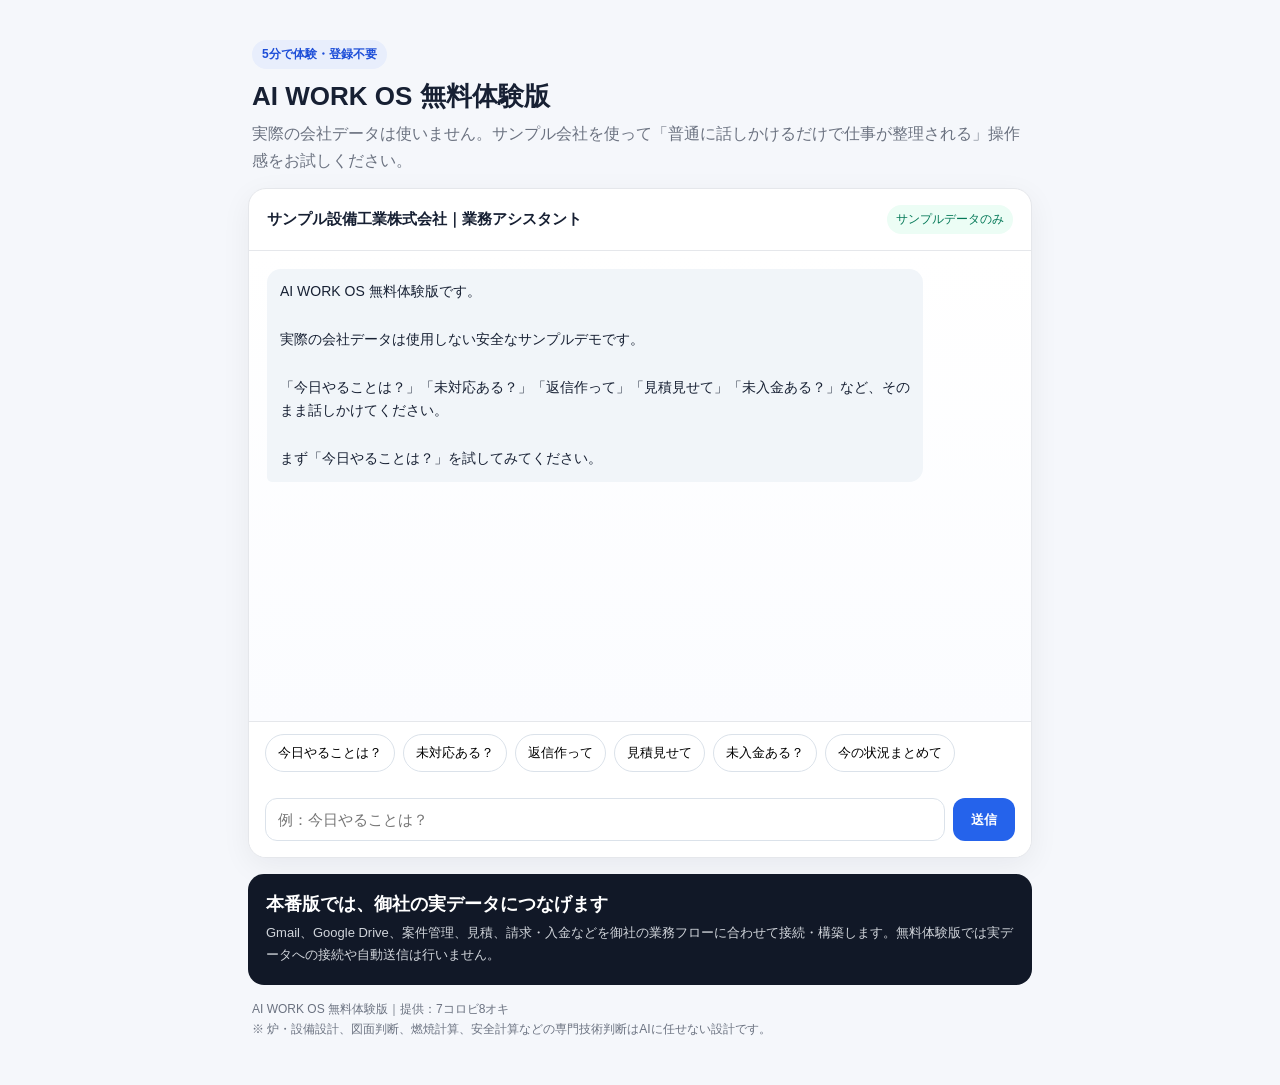
==== ai-work-demo/index.html @ f68fd5e7 "Add AI WORK OS free demo web app" ====
<!doctype html>
<html lang="ja">
<head>
<meta charset="utf-8" />
<meta name="viewport" content="width=device-width, initial-scale=1" />
<title>AI WORK OS 無料体験版</title>
<meta name="description" content="中小企業向けAI業務効率化システム AI WORK OS の5分無料体験版" />
<style>
:root{--bg:#f5f7fb;--card:#fff;--text:#172033;--muted:#6b7280;--line:#e5e7eb;--brand:#111827;--accent:#2563eb;--ok:#ecfdf5}*{box-sizing:border-box}body{margin:0;background:var(--bg);font-family:-apple-system,BlinkMacSystemFont,"Segoe UI","Noto Sans JP",sans-serif;color:var(--text)}.wrap{max-width:820px;margin:0 auto;padding:18px}.hero{padding:22px 4px 14px}.badge{display:inline-block;background:#e8eefc;color:#1d4ed8;border-radius:999px;padding:6px 10px;font-size:12px;font-weight:700}.hero h1{font-size:26px;margin:10px 0 6px}.hero p{color:var(--muted);line-height:1.7;margin:0}.card{background:var(--card);border:1px solid var(--line);border-radius:18px;box-shadow:0 8px 30px rgba(15,23,42,.06);overflow:hidden}.top{padding:16px 18px;border-bottom:1px solid var(--line);display:flex;justify-content:space-between;gap:12px;align-items:center}.top strong{font-size:15px}.status{font-size:12px;color:#047857;background:var(--ok);padding:6px 9px;border-radius:999px}.chat{height:470px;overflow:auto;padding:18px;background:linear-gradient(#fff,#fbfcff)}.msg{max-width:88%;margin:0 0 12px;padding:11px 13px;border-radius:14px;line-height:1.7;white-space:pre-wrap;font-size:14px}.bot{background:#f1f5f9;border-bottom-left-radius:5px}.user{background:#111827;color:#fff;margin-left:auto;border-bottom-right-radius:5px}.chips{display:flex;gap:8px;flex-wrap:wrap;padding:12px 16px;border-top:1px solid var(--line);background:#fff}.chips button{border:1px solid #dbe2ea;background:#fff;border-radius:999px;padding:9px 12px;font-size:13px;cursor:pointer}.chips button:hover{background:#f8fafc}.input{display:flex;gap:8px;padding:14px 16px 16px;background:#fff}.input input{flex:1;border:1px solid #dbe2ea;border-radius:12px;padding:12px;font-size:15px;outline:none}.input button{border:0;border-radius:12px;background:var(--accent);color:#fff;padding:0 18px;font-weight:700;cursor:pointer}.foot{font-size:12px;color:var(--muted);line-height:1.7;padding:14px 4px 28px}.cta{margin-top:16px;background:#111827;color:#fff;border-radius:16px;padding:18px}.cta h2{font-size:18px;margin:0 0 6px}.cta p{font-size:13px;color:#d1d5db;margin:0;line-height:1.7}@media(max-width:600px){.wrap{padding:12px}.hero h1{font-size:22px}.chat{height:430px}.msg{max-width:94%}.top{align-items:flex-start;flex-direction:column}.input button{padding:0 14px}}
</style>
</head>
<body>
<div class="wrap">
<section class="hero">
<span class="badge">5分で体験・登録不要</span>
<h1>AI WORK OS 無料体験版</h1>
<p>実際の会社データは使いません。サンプル会社を使って「普通に話しかけるだけで仕事が整理される」操作感をお試しください。</p>
</section>
<div class="card">
<div class="top"><strong>サンプル設備工業株式会社｜業務アシスタント</strong><span class="status">サンプルデータのみ</span></div>
<div id="chat" class="chat"></div>
<div class="chips">
<button data-q="今日やることは？">今日やることは？</button>
<button data-q="未対応ある？">未対応ある？</button>
<button data-q="返信作って">返信作って</button>
<button data-q="見積見せて">見積見せて</button>
<button data-q="未入金ある？">未入金ある？</button>
<button data-q="今の状況まとめて">今の状況まとめて</button>
</div>
<div class="input"><input id="q" placeholder="例：今日やることは？" autocomplete="off"/><button id="send">送信</button></div>
</div>
<div class="cta"><h2>本番版では、御社の実データにつなげます</h2><p>Gmail、Google Drive、案件管理、見積、請求・入金などを御社の業務フローに合わせて接続・構築します。無料体験版では実データへの接続や自動送信は行いません。</p></div>
<div class="foot">AI WORK OS 無料体験版｜提供：7コロビ8オキ<br>※ 炉・設備設計、図面判断、燃焼計算、安全計算などの専門技術判断はAIに任せない設計です。</div>
</div>
<script>
const chat=document.getElementById('chat'), q=document.getElementById('q');
function add(text,who='bot'){const d=document.createElement('div');d.className='msg '+who;d.textContent=text;chat.appendChild(d);chat.scrollTop=chat.scrollHeight}
const intro=`AI WORK OS 無料体験版です。\n\n実際の会社データは使用しない安全なサンプルデモです。\n\n「今日やることは？」「未対応ある？」「返信作って」「見積見せて」「未入金ある？」など、そのまま話しかけてください。\n\nまず「今日やることは？」を試してみてください。`;
add(intro);
function answer(s){const t=s.trim(); if(!t)return;
 if(/今日|やること|タスク/.test(t))return `今日の優先事項は3つです。\n\n1. 山田商事株式会社へ、空調設備更新の現地確認日程について返信\n2. CASE-DEMO-001の見積条件を確認\n3. 期限超過している110,000円の未入金を確認\n\n最優先は「山田商事株式会社への返信」です。返信案も作れます。`;
 if(/未対応|問い合わせ/.test(t)&&!/返信/.test(t))return `未対応は1件です。\n\n顧客：山田商事株式会社／山田様\n内容：店舗の空調設備更新について、現地確認と概算見積を相談したい\n希望：来週中に打ち合わせ\n\n次のアクション：現地確認候補日の確認と返信案作成。`;
 if(/返信/.test(t))return `返信案を作成しました。\n\n山田商事株式会社\n山田様\n\nお問い合わせありがとうございます。\n店舗の空調設備更新について、現地確認および概算見積のご相談を承りました。\n\n来週中のお打ち合わせをご希望とのことですので、社内で日程を確認のうえ改めて候補日をご連絡いたします。\n\nどうぞよろしくお願いいたします。\n\n※ 日程・価格など未確定事項は確約していません。送信前に担当者確認が必要です。`;
 if(/案件化/.test(t))return `案件として整理しました。\n\n案件ID：CASE-DEMO-001\n顧客：山田商事株式会社\n案件：店舗空調設備更新\n状態：見積条件確認中\n\n次のアクション\n・現地確認日程の調整\n・必要条件の確認\n・見積作成`;
 if(/見積/.test(t))return `見積下書きは1件です。\n\n見積ID：Q-DEMO-001\n商品：デモ設備部品\n数量：2\n単価：50,000円\n税抜：100,000円\n消費税：10,000円\n税込：110,000円\n状態：下書き\n\n登録済みの金額だけを表示しています。`;
 if(/未入金|入金|期限/.test(t))return `未入金は1件、合計110,000円です。\n\n請求ID：INV-DEMO-001\n金額：110,000円\n支払期限：2026年8月31日\n状態：未入金・期限超過\n\n優先対応：入金状況の確認。`;
 if(/状況|まとめ|全体/.test(t))return `現在の状況です。\n\n未対応問い合わせ：1件\n見積下書き：1件（110,000円）\n未入金：1件（110,000円）\n期限超過：1件\n受注案件：0件\n\n最優先：山田商事株式会社への返信 → 見積条件確認 → 未入金確認。`;
 return `この無料体験版では、次の操作を試せます。\n\n・今日やることは？\n・未対応ある？\n・返信作って\n・この問い合わせを案件化して\n・見積見せて\n・未入金ある？\n・今の状況まとめて\n\n本番版では御社のGmail・Drive・案件・見積・請求データ等と接続して同じ操作を行います。`;
}
function send(v){const s=(v??q.value).trim();if(!s)return;add(s,'user');q.value='';setTimeout(()=>add(answer(s)),180)}
document.getElementById('send').onclick=()=>send();q.addEventListener('keydown',e=>{if(e.key==='Enter')send()});document.querySelectorAll('[data-q]').forEach(b=>b.onclick=()=>send(b.dataset.q));
</script>
</body>
</html>
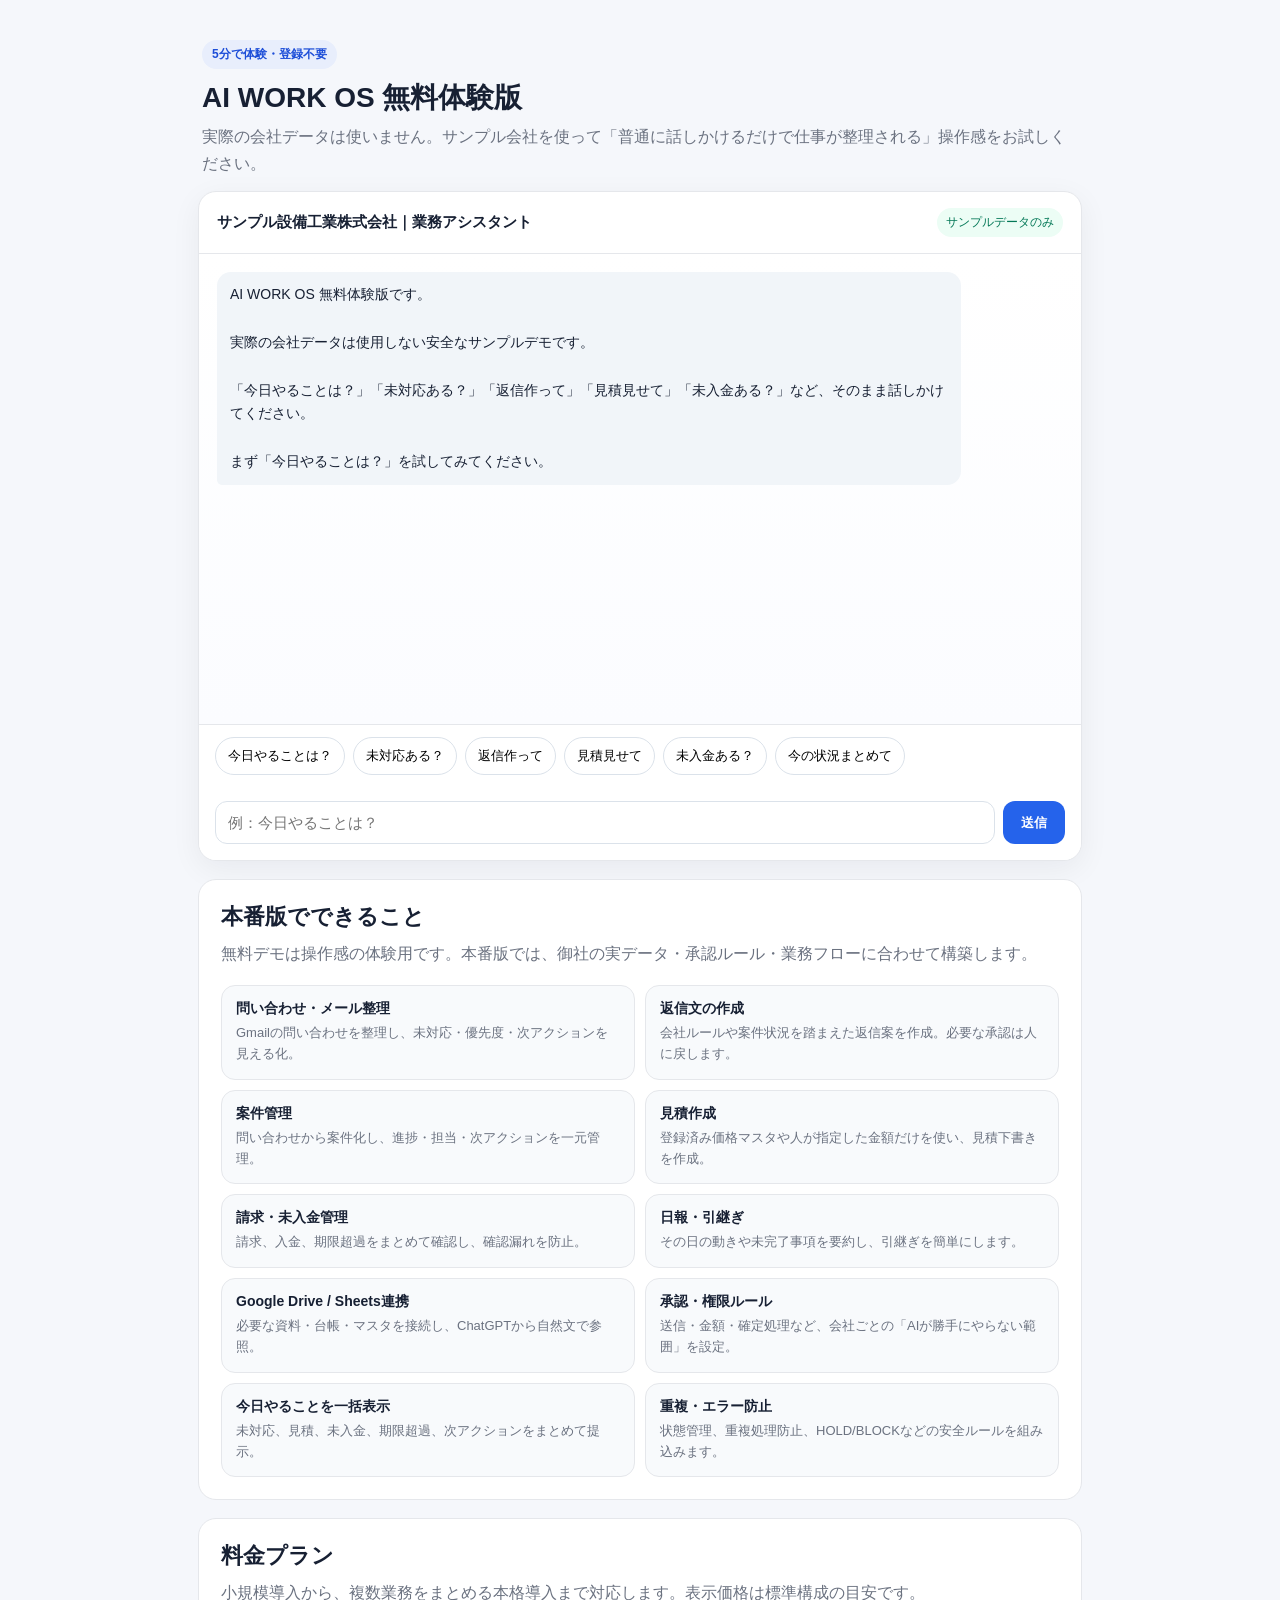
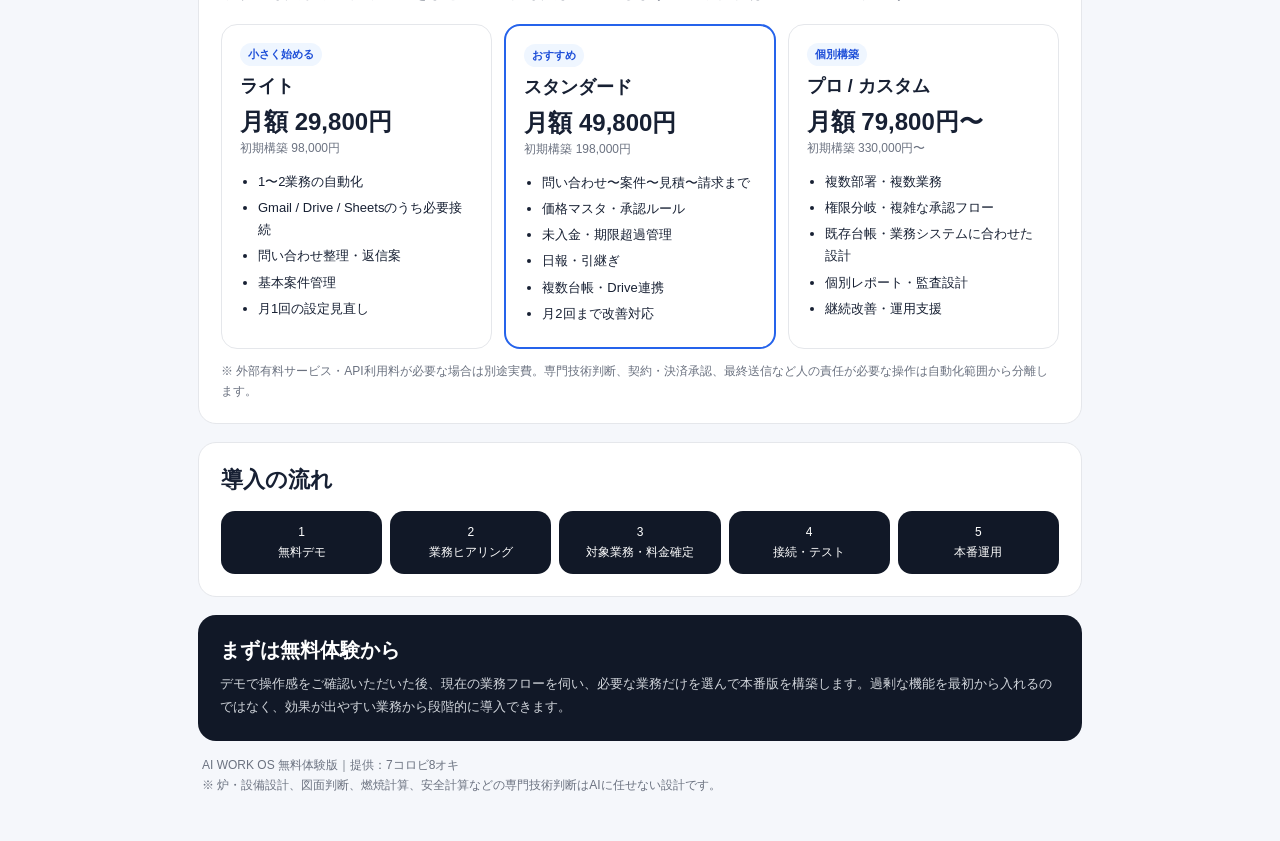
==== commit 1b98cb85: "Add AI WORK production features and pricing to demo page" ====
--- a/ai-work-demo/index.html
+++ b/ai-work-demo/index.html
@@ -6,7 +6,7 @@
 <title>AI WORK OS 無料体験版</title>
 <meta name="description" content="中小企業向けAI業務効率化システム AI WORK OS の5分無料体験版" />
 <style>
-:root{--bg:#f5f7fb;--card:#fff;--text:#172033;--muted:#6b7280;--line:#e5e7eb;--brand:#111827;--accent:#2563eb;--ok:#ecfdf5}*{box-sizing:border-box}body{margin:0;background:var(--bg);font-family:-apple-system,BlinkMacSystemFont,"Segoe UI","Noto Sans JP",sans-serif;color:var(--text)}.wrap{max-width:820px;margin:0 auto;padding:18px}.hero{padding:22px 4px 14px}.badge{display:inline-block;background:#e8eefc;color:#1d4ed8;border-radius:999px;padding:6px 10px;font-size:12px;font-weight:700}.hero h1{font-size:26px;margin:10px 0 6px}.hero p{color:var(--muted);line-height:1.7;margin:0}.card{background:var(--card);border:1px solid var(--line);border-radius:18px;box-shadow:0 8px 30px rgba(15,23,42,.06);overflow:hidden}.top{padding:16px 18px;border-bottom:1px solid var(--line);display:flex;justify-content:space-between;gap:12px;align-items:center}.top strong{font-size:15px}.status{font-size:12px;color:#047857;background:var(--ok);padding:6px 9px;border-radius:999px}.chat{height:470px;overflow:auto;padding:18px;background:linear-gradient(#fff,#fbfcff)}.msg{max-width:88%;margin:0 0 12px;padding:11px 13px;border-radius:14px;line-height:1.7;white-space:pre-wrap;font-size:14px}.bot{background:#f1f5f9;border-bottom-left-radius:5px}.user{background:#111827;color:#fff;margin-left:auto;border-bottom-right-radius:5px}.chips{display:flex;gap:8px;flex-wrap:wrap;padding:12px 16px;border-top:1px solid var(--line);background:#fff}.chips button{border:1px solid #dbe2ea;background:#fff;border-radius:999px;padding:9px 12px;font-size:13px;cursor:pointer}.chips button:hover{background:#f8fafc}.input{display:flex;gap:8px;padding:14px 16px 16px;background:#fff}.input input{flex:1;border:1px solid #dbe2ea;border-radius:12px;padding:12px;font-size:15px;outline:none}.input button{border:0;border-radius:12px;background:var(--accent);color:#fff;padding:0 18px;font-weight:700;cursor:pointer}.foot{font-size:12px;color:var(--muted);line-height:1.7;padding:14px 4px 28px}.cta{margin-top:16px;background:#111827;color:#fff;border-radius:16px;padding:18px}.cta h2{font-size:18px;margin:0 0 6px}.cta p{font-size:13px;color:#d1d5db;margin:0;line-height:1.7}@media(max-width:600px){.wrap{padding:12px}.hero h1{font-size:22px}.chat{height:430px}.msg{max-width:94%}.top{align-items:flex-start;flex-direction:column}.input button{padding:0 14px}}
+:root{--bg:#f5f7fb;--card:#fff;--text:#172033;--muted:#6b7280;--line:#e5e7eb;--brand:#111827;--accent:#2563eb;--ok:#ecfdf5;--soft:#f8fafc}*{box-sizing:border-box}body{margin:0;background:var(--bg);font-family:-apple-system,BlinkMacSystemFont,"Segoe UI","Noto Sans JP",sans-serif;color:var(--text)}.wrap{max-width:920px;margin:0 auto;padding:18px}.hero{padding:22px 4px 14px}.badge{display:inline-block;background:#e8eefc;color:#1d4ed8;border-radius:999px;padding:6px 10px;font-size:12px;font-weight:700}.hero h1{font-size:28px;margin:10px 0 6px}.hero p{color:var(--muted);line-height:1.7;margin:0}.card{background:var(--card);border:1px solid var(--line);border-radius:18px;box-shadow:0 8px 30px rgba(15,23,42,.06);overflow:hidden}.top{padding:16px 18px;border-bottom:1px solid var(--line);display:flex;justify-content:space-between;gap:12px;align-items:center}.top strong{font-size:15px}.status{font-size:12px;color:#047857;background:var(--ok);padding:6px 9px;border-radius:999px}.chat{height:470px;overflow:auto;padding:18px;background:linear-gradient(#fff,#fbfcff)}.msg{max-width:88%;margin:0 0 12px;padding:11px 13px;border-radius:14px;line-height:1.7;white-space:pre-wrap;font-size:14px}.bot{background:#f1f5f9;border-bottom-left-radius:5px}.user{background:#111827;color:#fff;margin-left:auto;border-bottom-right-radius:5px}.chips{display:flex;gap:8px;flex-wrap:wrap;padding:12px 16px;border-top:1px solid var(--line);background:#fff}.chips button{border:1px solid #dbe2ea;background:#fff;border-radius:999px;padding:9px 12px;font-size:13px;cursor:pointer}.input{display:flex;gap:8px;padding:14px 16px 16px;background:#fff}.input input{flex:1;border:1px solid #dbe2ea;border-radius:12px;padding:12px;font-size:15px;outline:none}.input button{border:0;border-radius:12px;background:var(--accent);color:#fff;padding:0 18px;font-weight:700;cursor:pointer}.section{margin-top:18px;background:#fff;border:1px solid var(--line);border-radius:18px;padding:22px}.section h2{margin:0 0 8px;font-size:22px}.section>p{margin:0;color:var(--muted);line-height:1.8}.feature-grid{display:grid;grid-template-columns:repeat(2,minmax(0,1fr));gap:10px;margin-top:16px}.feature{background:var(--soft);border:1px solid var(--line);border-radius:14px;padding:14px}.feature strong{display:block;margin-bottom:5px;font-size:14px}.feature span{font-size:13px;color:var(--muted);line-height:1.6}.plans{display:grid;grid-template-columns:repeat(3,minmax(0,1fr));gap:12px;margin-top:16px}.plan{border:1px solid var(--line);border-radius:16px;padding:18px;background:#fff}.plan.reco{border:2px solid #2563eb}.plan .tag{display:inline-block;font-size:11px;font-weight:700;background:#eff6ff;color:#1d4ed8;border-radius:999px;padding:4px 8px;margin-bottom:8px}.plan h3{margin:0 0 4px;font-size:18px}.price{font-size:24px;font-weight:800;margin:8px 0 2px}.setup{font-size:12px;color:var(--muted)}.plan ul{padding-left:18px;margin:14px 0 0}.plan li{font-size:13px;line-height:1.7;margin:4px 0}.note{margin-top:12px;font-size:12px;color:var(--muted);line-height:1.7}.flow{display:grid;grid-template-columns:repeat(5,1fr);gap:8px;margin-top:16px}.step{background:#111827;color:#fff;border-radius:14px;padding:12px;font-size:12px;line-height:1.6;text-align:center}.cta{margin-top:18px;background:#111827;color:#fff;border-radius:18px;padding:22px}.cta h2{font-size:20px;margin:0 0 8px}.cta p{font-size:13px;color:#d1d5db;margin:0;line-height:1.8}.foot{font-size:12px;color:var(--muted);line-height:1.7;padding:14px 4px 28px}@media(max-width:760px){.wrap{padding:12px}.hero h1{font-size:22px}.chat{height:430px}.msg{max-width:94%}.top{align-items:flex-start;flex-direction:column}.input button{padding:0 14px}.feature-grid,.plans{grid-template-columns:1fr}.flow{grid-template-columns:1fr}.section{padding:18px}}
 </style>
 </head>
 <body>
@@ -29,7 +29,37 @@
 </div>
 <div class="input"><input id="q" placeholder="例：今日やることは？" autocomplete="off"/><button id="send">送信</button></div>
 </div>
-<div class="cta"><h2>本番版では、御社の実データにつなげます</h2><p>Gmail、Google Drive、案件管理、見積、請求・入金などを御社の業務フローに合わせて接続・構築します。無料体験版では実データへの接続や自動送信は行いません。</p></div>
+<section class="section">
+<h2>本番版でできること</h2>
+<p>無料デモは操作感の体験用です。本番版では、御社の実データ・承認ルール・業務フローに合わせて構築します。</p>
+<div class="feature-grid">
+<div class="feature"><strong>問い合わせ・メール整理</strong><span>Gmailの問い合わせを整理し、未対応・優先度・次アクションを見える化。</span></div>
+<div class="feature"><strong>返信文の作成</strong><span>会社ルールや案件状況を踏まえた返信案を作成。必要な承認は人に戻します。</span></div>
+<div class="feature"><strong>案件管理</strong><span>問い合わせから案件化し、進捗・担当・次アクションを一元管理。</span></div>
+<div class="feature"><strong>見積作成</strong><span>登録済み価格マスタや人が指定した金額だけを使い、見積下書きを作成。</span></div>
+<div class="feature"><strong>請求・未入金管理</strong><span>請求、入金、期限超過をまとめて確認し、確認漏れを防止。</span></div>
+<div class="feature"><strong>日報・引継ぎ</strong><span>その日の動きや未完了事項を要約し、引継ぎを簡単にします。</span></div>
+<div class="feature"><strong>Google Drive / Sheets連携</strong><span>必要な資料・台帳・マスタを接続し、ChatGPTから自然文で参照。</span></div>
+<div class="feature"><strong>承認・権限ルール</strong><span>送信・金額・確定処理など、会社ごとの「AIが勝手にやらない範囲」を設定。</span></div>
+<div class="feature"><strong>今日やることを一括表示</strong><span>未対応、見積、未入金、期限超過、次アクションをまとめて提示。</span></div>
+<div class="feature"><strong>重複・エラー防止</strong><span>状態管理、重複処理防止、HOLD/BLOCKなどの安全ルールを組み込みます。</span></div>
+</div>
+</section>
+<section class="section">
+<h2>料金プラン</h2>
+<p>小規模導入から、複数業務をまとめる本格導入まで対応します。表示価格は標準構成の目安です。</p>
+<div class="plans">
+<div class="plan"><span class="tag">小さく始める</span><h3>ライト</h3><div class="price">月額 29,800円</div><div class="setup">初期構築 98,000円</div><ul><li>1〜2業務の自動化</li><li>Gmail / Drive / Sheetsのうち必要接続</li><li>問い合わせ整理・返信案</li><li>基本案件管理</li><li>月1回の設定見直し</li></ul></div>
+<div class="plan reco"><span class="tag">おすすめ</span><h3>スタンダード</h3><div class="price">月額 49,800円</div><div class="setup">初期構築 198,000円</div><ul><li>問い合わせ〜案件〜見積〜請求まで</li><li>価格マスタ・承認ルール</li><li>未入金・期限超過管理</li><li>日報・引継ぎ</li><li>複数台帳・Drive連携</li><li>月2回まで改善対応</li></ul></div>
+<div class="plan"><span class="tag">個別構築</span><h3>プロ / カスタム</h3><div class="price">月額 79,800円〜</div><div class="setup">初期構築 330,000円〜</div><ul><li>複数部署・複数業務</li><li>権限分岐・複雑な承認フロー</li><li>既存台帳・業務システムに合わせた設計</li><li>個別レポート・監査設計</li><li>継続改善・運用支援</li></ul></div>
+</div>
+<div class="note">※ 外部有料サービス・API利用料が必要な場合は別途実費。専門技術判断、契約・決済承認、最終送信など人の責任が必要な操作は自動化範囲から分離します。</div>
+</section>
+<section class="section">
+<h2>導入の流れ</h2>
+<div class="flow"><div class="step">1<br>無料デモ</div><div class="step">2<br>業務ヒアリング</div><div class="step">3<br>対象業務・料金確定</div><div class="step">4<br>接続・テスト</div><div class="step">5<br>本番運用</div></div>
+</section>
+<div class="cta"><h2>まずは無料体験から</h2><p>デモで操作感をご確認いただいた後、現在の業務フローを伺い、必要な業務だけを選んで本番版を構築します。過剰な機能を最初から入れるのではなく、効果が出やすい業務から段階的に導入できます。</p></div>
 <div class="foot">AI WORK OS 無料体験版｜提供：7コロビ8オキ<br>※ 炉・設備設計、図面判断、燃焼計算、安全計算などの専門技術判断はAIに任せない設計です。</div>
 </div>
 <script>
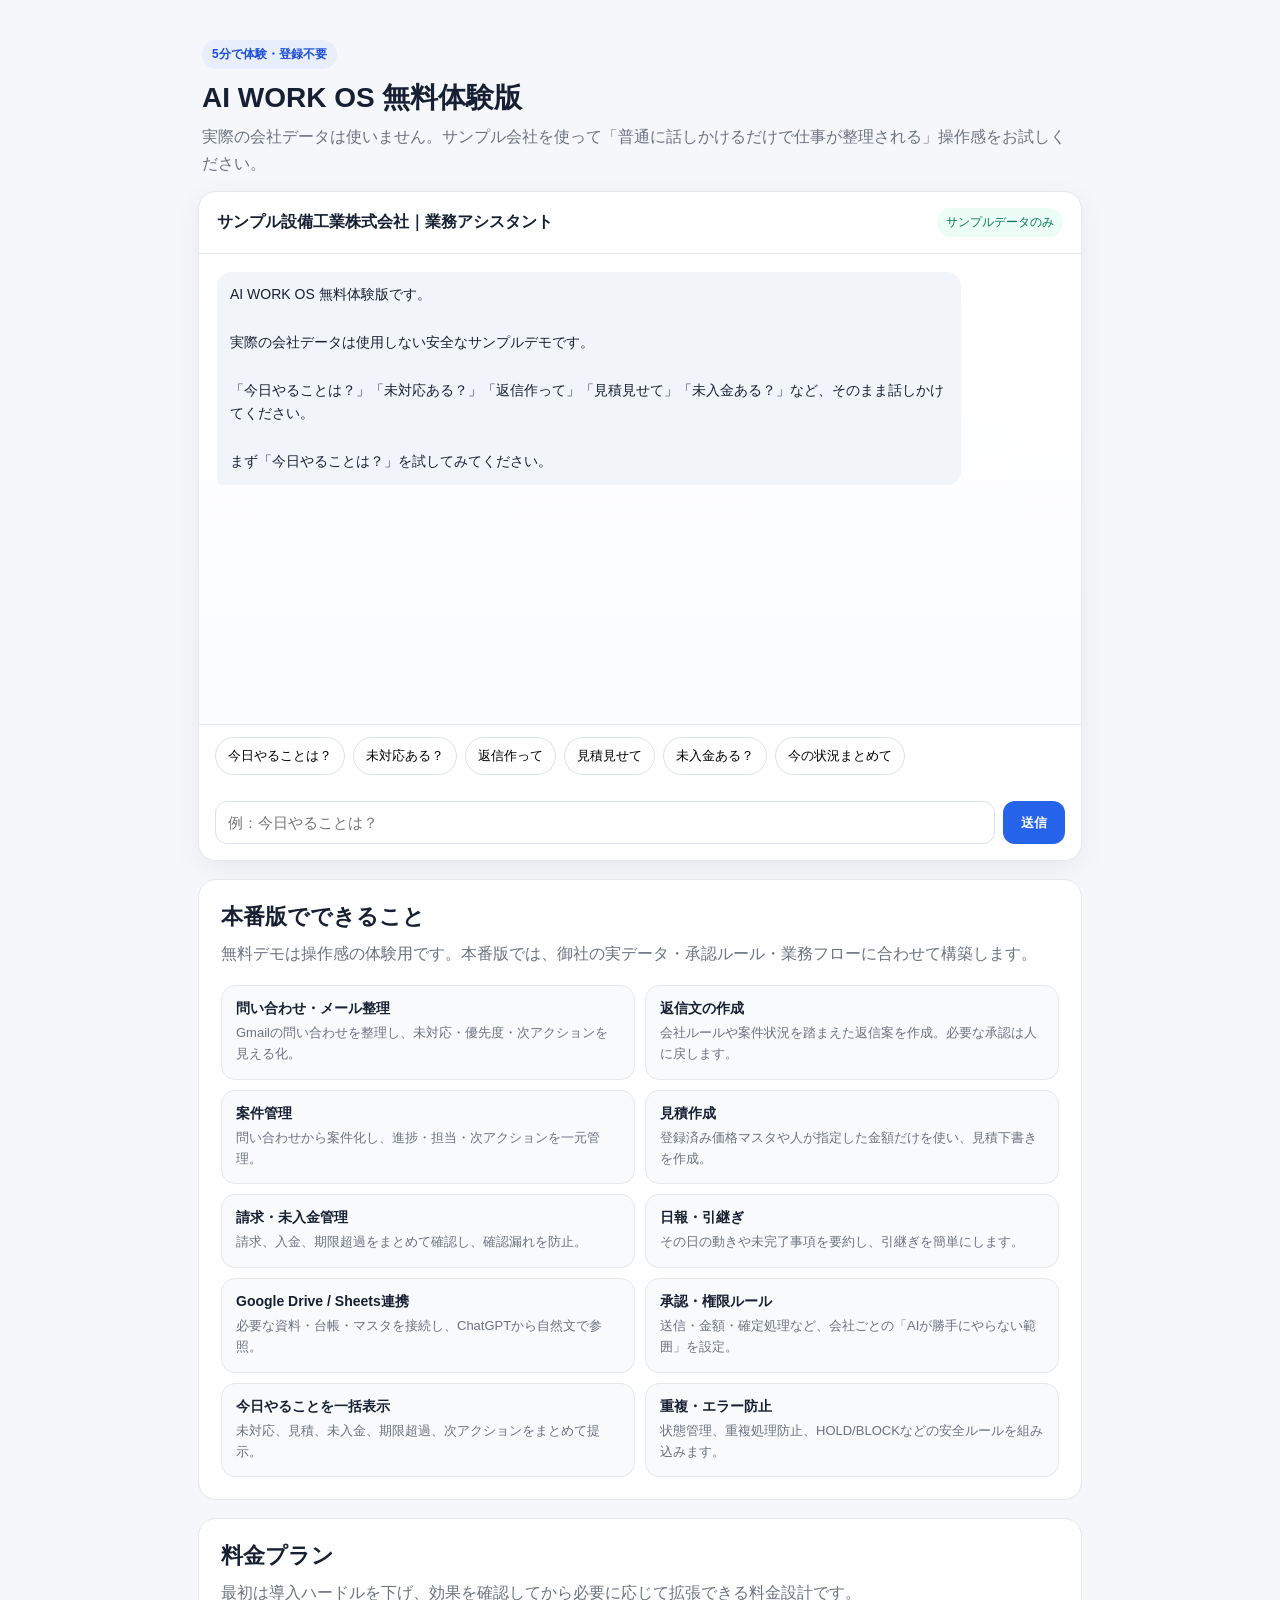
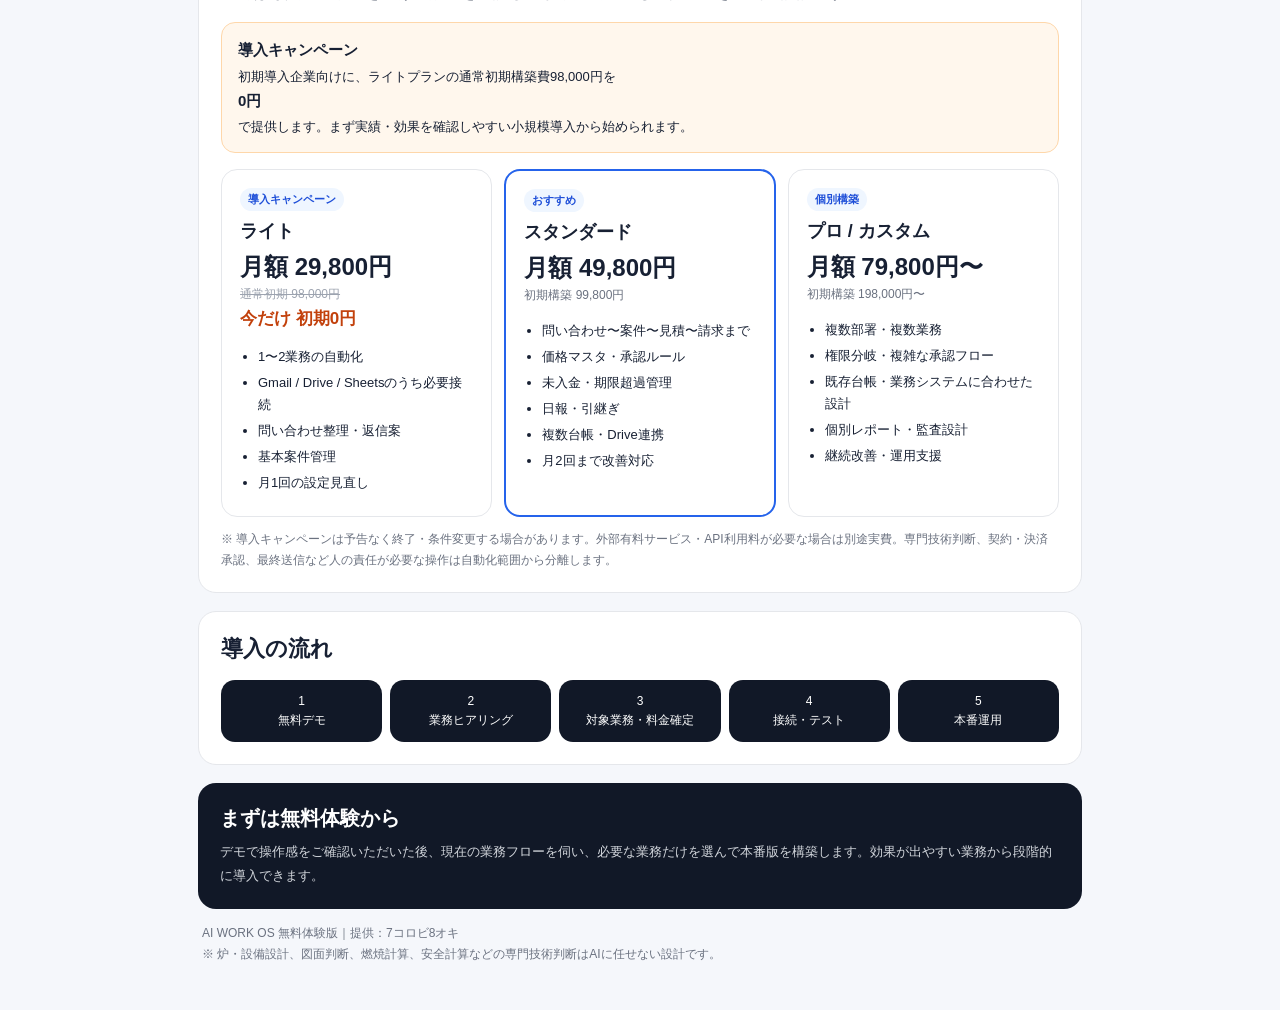
==== commit 5e370a39: "Lower AI WORK initial fees and add launch campaign pricing" ====
--- a/ai-work-demo/index.html
+++ b/ai-work-demo/index.html
@@ -6,79 +6,19 @@
 <title>AI WORK OS 無料体験版</title>
 <meta name="description" content="中小企業向けAI業務効率化システム AI WORK OS の5分無料体験版" />
 <style>
-:root{--bg:#f5f7fb;--card:#fff;--text:#172033;--muted:#6b7280;--line:#e5e7eb;--brand:#111827;--accent:#2563eb;--ok:#ecfdf5;--soft:#f8fafc}*{box-sizing:border-box}body{margin:0;background:var(--bg);font-family:-apple-system,BlinkMacSystemFont,"Segoe UI","Noto Sans JP",sans-serif;color:var(--text)}.wrap{max-width:920px;margin:0 auto;padding:18px}.hero{padding:22px 4px 14px}.badge{display:inline-block;background:#e8eefc;color:#1d4ed8;border-radius:999px;padding:6px 10px;font-size:12px;font-weight:700}.hero h1{font-size:28px;margin:10px 0 6px}.hero p{color:var(--muted);line-height:1.7;margin:0}.card{background:var(--card);border:1px solid var(--line);border-radius:18px;box-shadow:0 8px 30px rgba(15,23,42,.06);overflow:hidden}.top{padding:16px 18px;border-bottom:1px solid var(--line);display:flex;justify-content:space-between;gap:12px;align-items:center}.top strong{font-size:15px}.status{font-size:12px;color:#047857;background:var(--ok);padding:6px 9px;border-radius:999px}.chat{height:470px;overflow:auto;padding:18px;background:linear-gradient(#fff,#fbfcff)}.msg{max-width:88%;margin:0 0 12px;padding:11px 13px;border-radius:14px;line-height:1.7;white-space:pre-wrap;font-size:14px}.bot{background:#f1f5f9;border-bottom-left-radius:5px}.user{background:#111827;color:#fff;margin-left:auto;border-bottom-right-radius:5px}.chips{display:flex;gap:8px;flex-wrap:wrap;padding:12px 16px;border-top:1px solid var(--line);background:#fff}.chips button{border:1px solid #dbe2ea;background:#fff;border-radius:999px;padding:9px 12px;font-size:13px;cursor:pointer}.input{display:flex;gap:8px;padding:14px 16px 16px;background:#fff}.input input{flex:1;border:1px solid #dbe2ea;border-radius:12px;padding:12px;font-size:15px;outline:none}.input button{border:0;border-radius:12px;background:var(--accent);color:#fff;padding:0 18px;font-weight:700;cursor:pointer}.section{margin-top:18px;background:#fff;border:1px solid var(--line);border-radius:18px;padding:22px}.section h2{margin:0 0 8px;font-size:22px}.section>p{margin:0;color:var(--muted);line-height:1.8}.feature-grid{display:grid;grid-template-columns:repeat(2,minmax(0,1fr));gap:10px;margin-top:16px}.feature{background:var(--soft);border:1px solid var(--line);border-radius:14px;padding:14px}.feature strong{display:block;margin-bottom:5px;font-size:14px}.feature span{font-size:13px;color:var(--muted);line-height:1.6}.plans{display:grid;grid-template-columns:repeat(3,minmax(0,1fr));gap:12px;margin-top:16px}.plan{border:1px solid var(--line);border-radius:16px;padding:18px;background:#fff}.plan.reco{border:2px solid #2563eb}.plan .tag{display:inline-block;font-size:11px;font-weight:700;background:#eff6ff;color:#1d4ed8;border-radius:999px;padding:4px 8px;margin-bottom:8px}.plan h3{margin:0 0 4px;font-size:18px}.price{font-size:24px;font-weight:800;margin:8px 0 2px}.setup{font-size:12px;color:var(--muted)}.plan ul{padding-left:18px;margin:14px 0 0}.plan li{font-size:13px;line-height:1.7;margin:4px 0}.note{margin-top:12px;font-size:12px;color:var(--muted);line-height:1.7}.flow{display:grid;grid-template-columns:repeat(5,1fr);gap:8px;margin-top:16px}.step{background:#111827;color:#fff;border-radius:14px;padding:12px;font-size:12px;line-height:1.6;text-align:center}.cta{margin-top:18px;background:#111827;color:#fff;border-radius:18px;padding:22px}.cta h2{font-size:20px;margin:0 0 8px}.cta p{font-size:13px;color:#d1d5db;margin:0;line-height:1.8}.foot{font-size:12px;color:var(--muted);line-height:1.7;padding:14px 4px 28px}@media(max-width:760px){.wrap{padding:12px}.hero h1{font-size:22px}.chat{height:430px}.msg{max-width:94%}.top{align-items:flex-start;flex-direction:column}.input button{padding:0 14px}.feature-grid,.plans{grid-template-columns:1fr}.flow{grid-template-columns:1fr}.section{padding:18px}}
+:root{--bg:#f5f7fb;--card:#fff;--text:#172033;--muted:#6b7280;--line:#e5e7eb;--accent:#2563eb;--ok:#ecfdf5;--soft:#f8fafc;--warn:#fff7ed;--warnline:#fed7aa}*{box-sizing:border-box}body{margin:0;background:var(--bg);font-family:-apple-system,BlinkMacSystemFont,"Segoe UI","Noto Sans JP",sans-serif;color:var(--text)}.wrap{max-width:920px;margin:0 auto;padding:18px}.hero{padding:22px 4px 14px}.badge{display:inline-block;background:#e8eefc;color:#1d4ed8;border-radius:999px;padding:6px 10px;font-size:12px;font-weight:700}.hero h1{font-size:28px;margin:10px 0 6px}.hero p{color:var(--muted);line-height:1.7;margin:0}.card{background:var(--card);border:1px solid var(--line);border-radius:18px;box-shadow:0 8px 30px rgba(15,23,42,.06);overflow:hidden}.top{padding:16px 18px;border-bottom:1px solid var(--line);display:flex;justify-content:space-between;gap:12px;align-items:center}.status{font-size:12px;color:#047857;background:var(--ok);padding:6px 9px;border-radius:999px}.chat{height:470px;overflow:auto;padding:18px;background:linear-gradient(#fff,#fbfcff)}.msg{max-width:88%;margin:0 0 12px;padding:11px 13px;border-radius:14px;line-height:1.7;white-space:pre-wrap;font-size:14px}.bot{background:#f1f5f9;border-bottom-left-radius:5px}.user{background:#111827;color:#fff;margin-left:auto;border-bottom-right-radius:5px}.chips{display:flex;gap:8px;flex-wrap:wrap;padding:12px 16px;border-top:1px solid var(--line);background:#fff}.chips button{border:1px solid #dbe2ea;background:#fff;border-radius:999px;padding:9px 12px;font-size:13px}.input{display:flex;gap:8px;padding:14px 16px 16px;background:#fff}.input input{flex:1;border:1px solid #dbe2ea;border-radius:12px;padding:12px;font-size:15px}.input button{border:0;border-radius:12px;background:var(--accent);color:#fff;padding:0 18px;font-weight:700}.section{margin-top:18px;background:#fff;border:1px solid var(--line);border-radius:18px;padding:22px}.section h2{margin:0 0 8px;font-size:22px}.section>p{margin:0;color:var(--muted);line-height:1.8}.feature-grid{display:grid;grid-template-columns:repeat(2,minmax(0,1fr));gap:10px;margin-top:16px}.feature{background:var(--soft);border:1px solid var(--line);border-radius:14px;padding:14px}.feature strong{display:block;margin-bottom:5px;font-size:14px}.feature span{font-size:13px;color:var(--muted);line-height:1.6}.campaign{margin-top:14px;padding:14px 16px;border:1px solid var(--warnline);background:var(--warn);border-radius:14px;font-size:13px;line-height:1.7}.campaign strong{display:block;font-size:15px;margin-bottom:3px}.plans{display:grid;grid-template-columns:repeat(3,minmax(0,1fr));gap:12px;margin-top:16px}.plan{border:1px solid var(--line);border-radius:16px;padding:18px;background:#fff}.plan.reco{border:2px solid #2563eb}.plan .tag{display:inline-block;font-size:11px;font-weight:700;background:#eff6ff;color:#1d4ed8;border-radius:999px;padding:4px 8px;margin-bottom:8px}.plan h3{margin:0 0 4px;font-size:18px}.price{font-size:24px;font-weight:800;margin:8px 0 2px}.setup{font-size:12px;color:var(--muted);line-height:1.6}.old{text-decoration:line-through;color:#9ca3af}.free{font-size:17px;font-weight:800;color:#c2410c}.plan ul{padding-left:18px;margin:14px 0 0}.plan li{font-size:13px;line-height:1.7;margin:4px 0}.note{margin-top:12px;font-size:12px;color:var(--muted);line-height:1.7}.flow{display:grid;grid-template-columns:repeat(5,1fr);gap:8px;margin-top:16px}.step{background:#111827;color:#fff;border-radius:14px;padding:12px;font-size:12px;line-height:1.6;text-align:center}.cta{margin-top:18px;background:#111827;color:#fff;border-radius:18px;padding:22px}.cta h2{font-size:20px;margin:0 0 8px}.cta p{font-size:13px;color:#d1d5db;margin:0;line-height:1.8}.foot{font-size:12px;color:var(--muted);line-height:1.7;padding:14px 4px 28px}@media(max-width:760px){.wrap{padding:12px}.hero h1{font-size:22px}.chat{height:430px}.msg{max-width:94%}.top{align-items:flex-start;flex-direction:column}.input button{padding:0 14px}.feature-grid,.plans,.flow{grid-template-columns:1fr}.section{padding:18px}}
 </style>
 </head>
 <body>
 <div class="wrap">
-<section class="hero">
-<span class="badge">5分で体験・登録不要</span>
-<h1>AI WORK OS 無料体験版</h1>
-<p>実際の会社データは使いません。サンプル会社を使って「普通に話しかけるだけで仕事が整理される」操作感をお試しください。</p>
-</section>
-<div class="card">
-<div class="top"><strong>サンプル設備工業株式会社｜業務アシスタント</strong><span class="status">サンプルデータのみ</span></div>
-<div id="chat" class="chat"></div>
-<div class="chips">
-<button data-q="今日やることは？">今日やることは？</button>
-<button data-q="未対応ある？">未対応ある？</button>
-<button data-q="返信作って">返信作って</button>
-<button data-q="見積見せて">見積見せて</button>
-<button data-q="未入金ある？">未入金ある？</button>
-<button data-q="今の状況まとめて">今の状況まとめて</button>
-</div>
-<div class="input"><input id="q" placeholder="例：今日やることは？" autocomplete="off"/><button id="send">送信</button></div>
-</div>
-<section class="section">
-<h2>本番版でできること</h2>
-<p>無料デモは操作感の体験用です。本番版では、御社の実データ・承認ルール・業務フローに合わせて構築します。</p>
-<div class="feature-grid">
-<div class="feature"><strong>問い合わせ・メール整理</strong><span>Gmailの問い合わせを整理し、未対応・優先度・次アクションを見える化。</span></div>
-<div class="feature"><strong>返信文の作成</strong><span>会社ルールや案件状況を踏まえた返信案を作成。必要な承認は人に戻します。</span></div>
-<div class="feature"><strong>案件管理</strong><span>問い合わせから案件化し、進捗・担当・次アクションを一元管理。</span></div>
-<div class="feature"><strong>見積作成</strong><span>登録済み価格マスタや人が指定した金額だけを使い、見積下書きを作成。</span></div>
-<div class="feature"><strong>請求・未入金管理</strong><span>請求、入金、期限超過をまとめて確認し、確認漏れを防止。</span></div>
-<div class="feature"><strong>日報・引継ぎ</strong><span>その日の動きや未完了事項を要約し、引継ぎを簡単にします。</span></div>
-<div class="feature"><strong>Google Drive / Sheets連携</strong><span>必要な資料・台帳・マスタを接続し、ChatGPTから自然文で参照。</span></div>
-<div class="feature"><strong>承認・権限ルール</strong><span>送信・金額・確定処理など、会社ごとの「AIが勝手にやらない範囲」を設定。</span></div>
-<div class="feature"><strong>今日やることを一括表示</strong><span>未対応、見積、未入金、期限超過、次アクションをまとめて提示。</span></div>
-<div class="feature"><strong>重複・エラー防止</strong><span>状態管理、重複処理防止、HOLD/BLOCKなどの安全ルールを組み込みます。</span></div>
-</div>
-</section>
-<section class="section">
-<h2>料金プラン</h2>
-<p>小規模導入から、複数業務をまとめる本格導入まで対応します。表示価格は標準構成の目安です。</p>
-<div class="plans">
-<div class="plan"><span class="tag">小さく始める</span><h3>ライト</h3><div class="price">月額 29,800円</div><div class="setup">初期構築 98,000円</div><ul><li>1〜2業務の自動化</li><li>Gmail / Drive / Sheetsのうち必要接続</li><li>問い合わせ整理・返信案</li><li>基本案件管理</li><li>月1回の設定見直し</li></ul></div>
-<div class="plan reco"><span class="tag">おすすめ</span><h3>スタンダード</h3><div class="price">月額 49,800円</div><div class="setup">初期構築 198,000円</div><ul><li>問い合わせ〜案件〜見積〜請求まで</li><li>価格マスタ・承認ルール</li><li>未入金・期限超過管理</li><li>日報・引継ぎ</li><li>複数台帳・Drive連携</li><li>月2回まで改善対応</li></ul></div>
-<div class="plan"><span class="tag">個別構築</span><h3>プロ / カスタム</h3><div class="price">月額 79,800円〜</div><div class="setup">初期構築 330,000円〜</div><ul><li>複数部署・複数業務</li><li>権限分岐・複雑な承認フロー</li><li>既存台帳・業務システムに合わせた設計</li><li>個別レポート・監査設計</li><li>継続改善・運用支援</li></ul></div>
-</div>
-<div class="note">※ 外部有料サービス・API利用料が必要な場合は別途実費。専門技術判断、契約・決済承認、最終送信など人の責任が必要な操作は自動化範囲から分離します。</div>
-</section>
-<section class="section">
-<h2>導入の流れ</h2>
-<div class="flow"><div class="step">1<br>無料デモ</div><div class="step">2<br>業務ヒアリング</div><div class="step">3<br>対象業務・料金確定</div><div class="step">4<br>接続・テスト</div><div class="step">5<br>本番運用</div></div>
-</section>
-<div class="cta"><h2>まずは無料体験から</h2><p>デモで操作感をご確認いただいた後、現在の業務フローを伺い、必要な業務だけを選んで本番版を構築します。過剰な機能を最初から入れるのではなく、効果が出やすい業務から段階的に導入できます。</p></div>
-<div class="foot">AI WORK OS 無料体験版｜提供：7コロビ8オキ<br>※ 炉・設備設計、図面判断、燃焼計算、安全計算などの専門技術判断はAIに任せない設計です。</div>
-</div>
+<section class="hero"><span class="badge">5分で体験・登録不要</span><h1>AI WORK OS 無料体験版</h1><p>実際の会社データは使いません。サンプル会社を使って「普通に話しかけるだけで仕事が整理される」操作感をお試しください。</p></section>
+<div class="card"><div class="top"><strong>サンプル設備工業株式会社｜業務アシスタント</strong><span class="status">サンプルデータのみ</span></div><div id="chat" class="chat"></div><div class="chips"><button data-q="今日やることは？">今日やることは？</button><button data-q="未対応ある？">未対応ある？</button><button data-q="返信作って">返信作って</button><button data-q="見積見せて">見積見せて</button><button data-q="未入金ある？">未入金ある？</button><button data-q="今の状況まとめて">今の状況まとめて</button></div><div class="input"><input id="q" placeholder="例：今日やることは？" autocomplete="off"/><button id="send">送信</button></div></div>
+<section class="section"><h2>本番版でできること</h2><p>無料デモは操作感の体験用です。本番版では、御社の実データ・承認ルール・業務フローに合わせて構築します。</p><div class="feature-grid"><div class="feature"><strong>問い合わせ・メール整理</strong><span>Gmailの問い合わせを整理し、未対応・優先度・次アクションを見える化。</span></div><div class="feature"><strong>返信文の作成</strong><span>会社ルールや案件状況を踏まえた返信案を作成。必要な承認は人に戻します。</span></div><div class="feature"><strong>案件管理</strong><span>問い合わせから案件化し、進捗・担当・次アクションを一元管理。</span></div><div class="feature"><strong>見積作成</strong><span>登録済み価格マスタや人が指定した金額だけを使い、見積下書きを作成。</span></div><div class="feature"><strong>請求・未入金管理</strong><span>請求、入金、期限超過をまとめて確認し、確認漏れを防止。</span></div><div class="feature"><strong>日報・引継ぎ</strong><span>その日の動きや未完了事項を要約し、引継ぎを簡単にします。</span></div><div class="feature"><strong>Google Drive / Sheets連携</strong><span>必要な資料・台帳・マスタを接続し、ChatGPTから自然文で参照。</span></div><div class="feature"><strong>承認・権限ルール</strong><span>送信・金額・確定処理など、会社ごとの「AIが勝手にやらない範囲」を設定。</span></div><div class="feature"><strong>今日やることを一括表示</strong><span>未対応、見積、未入金、期限超過、次アクションをまとめて提示。</span></div><div class="feature"><strong>重複・エラー防止</strong><span>状態管理、重複処理防止、HOLD/BLOCKなどの安全ルールを組み込みます。</span></div></div></section>
+<section class="section"><h2>料金プラン</h2><p>最初は導入ハードルを下げ、効果を確認してから必要に応じて拡張できる料金設計です。</p><div class="campaign"><strong>導入キャンペーン</strong>初期導入企業向けに、ライトプランの通常初期構築費98,000円を<strong>0円</strong>で提供します。まず実績・効果を確認しやすい小規模導入から始められます。</div><div class="plans"><div class="plan"><span class="tag">導入キャンペーン</span><h3>ライト</h3><div class="price">月額 29,800円</div><div class="setup"><span class="old">通常初期 98,000円</span><br><span class="free">今だけ 初期0円</span></div><ul><li>1〜2業務の自動化</li><li>Gmail / Drive / Sheetsのうち必要接続</li><li>問い合わせ整理・返信案</li><li>基本案件管理</li><li>月1回の設定見直し</li></ul></div><div class="plan reco"><span class="tag">おすすめ</span><h3>スタンダード</h3><div class="price">月額 49,800円</div><div class="setup">初期構築 99,800円</div><ul><li>問い合わせ〜案件〜見積〜請求まで</li><li>価格マスタ・承認ルール</li><li>未入金・期限超過管理</li><li>日報・引継ぎ</li><li>複数台帳・Drive連携</li><li>月2回まで改善対応</li></ul></div><div class="plan"><span class="tag">個別構築</span><h3>プロ / カスタム</h3><div class="price">月額 79,800円〜</div><div class="setup">初期構築 198,000円〜</div><ul><li>複数部署・複数業務</li><li>権限分岐・複雑な承認フロー</li><li>既存台帳・業務システムに合わせた設計</li><li>個別レポート・監査設計</li><li>継続改善・運用支援</li></ul></div></div><div class="note">※ 導入キャンペーンは予告なく終了・条件変更する場合があります。外部有料サービス・API利用料が必要な場合は別途実費。専門技術判断、契約・決済承認、最終送信など人の責任が必要な操作は自動化範囲から分離します。</div></section>
+<section class="section"><h2>導入の流れ</h2><div class="flow"><div class="step">1<br>無料デモ</div><div class="step">2<br>業務ヒアリング</div><div class="step">3<br>対象業務・料金確定</div><div class="step">4<br>接続・テスト</div><div class="step">5<br>本番運用</div></div></section>
+<div class="cta"><h2>まずは無料体験から</h2><p>デモで操作感をご確認いただいた後、現在の業務フローを伺い、必要な業務だけを選んで本番版を構築します。効果が出やすい業務から段階的に導入できます。</p></div><div class="foot">AI WORK OS 無料体験版｜提供：7コロビ8オキ<br>※ 炉・設備設計、図面判断、燃焼計算、安全計算などの専門技術判断はAIに任せない設計です。</div></div>
 <script>
-const chat=document.getElementById('chat'), q=document.getElementById('q');
-function add(text,who='bot'){const d=document.createElement('div');d.className='msg '+who;d.textContent=text;chat.appendChild(d);chat.scrollTop=chat.scrollHeight}
-const intro=`AI WORK OS 無料体験版です。\n\n実際の会社データは使用しない安全なサンプルデモです。\n\n「今日やることは？」「未対応ある？」「返信作って」「見積見せて」「未入金ある？」など、そのまま話しかけてください。\n\nまず「今日やることは？」を試してみてください。`;
-add(intro);
-function answer(s){const t=s.trim(); if(!t)return;
- if(/今日|やること|タスク/.test(t))return `今日の優先事項は3つです。\n\n1. 山田商事株式会社へ、空調設備更新の現地確認日程について返信\n2. CASE-DEMO-001の見積条件を確認\n3. 期限超過している110,000円の未入金を確認\n\n最優先は「山田商事株式会社への返信」です。返信案も作れます。`;
- if(/未対応|問い合わせ/.test(t)&&!/返信/.test(t))return `未対応は1件です。\n\n顧客：山田商事株式会社／山田様\n内容：店舗の空調設備更新について、現地確認と概算見積を相談したい\n希望：来週中に打ち合わせ\n\n次のアクション：現地確認候補日の確認と返信案作成。`;
- if(/返信/.test(t))return `返信案を作成しました。\n\n山田商事株式会社\n山田様\n\nお問い合わせありがとうございます。\n店舗の空調設備更新について、現地確認および概算見積のご相談を承りました。\n\n来週中のお打ち合わせをご希望とのことですので、社内で日程を確認のうえ改めて候補日をご連絡いたします。\n\nどうぞよろしくお願いいたします。\n\n※ 日程・価格など未確定事項は確約していません。送信前に担当者確認が必要です。`;
- if(/案件化/.test(t))return `案件として整理しました。\n\n案件ID：CASE-DEMO-001\n顧客：山田商事株式会社\n案件：店舗空調設備更新\n状態：見積条件確認中\n\n次のアクション\n・現地確認日程の調整\n・必要条件の確認\n・見積作成`;
- if(/見積/.test(t))return `見積下書きは1件です。\n\n見積ID：Q-DEMO-001\n商品：デモ設備部品\n数量：2\n単価：50,000円\n税抜：100,000円\n消費税：10,000円\n税込：110,000円\n状態：下書き\n\n登録済みの金額だけを表示しています。`;
- if(/未入金|入金|期限/.test(t))return `未入金は1件、合計110,000円です。\n\n請求ID：INV-DEMO-001\n金額：110,000円\n支払期限：2026年8月31日\n状態：未入金・期限超過\n\n優先対応：入金状況の確認。`;
- if(/状況|まとめ|全体/.test(t))return `現在の状況です。\n\n未対応問い合わせ：1件\n見積下書き：1件（110,000円）\n未入金：1件（110,000円）\n期限超過：1件\n受注案件：0件\n\n最優先：山田商事株式会社への返信 → 見積条件確認 → 未入金確認。`;
- return `この無料体験版では、次の操作を試せます。\n\n・今日やることは？\n・未対応ある？\n・返信作って\n・この問い合わせを案件化して\n・見積見せて\n・未入金ある？\n・今の状況まとめて\n\n本番版では御社のGmail・Drive・案件・見積・請求データ等と接続して同じ操作を行います。`;
-}
-function send(v){const s=(v??q.value).trim();if(!s)return;add(s,'user');q.value='';setTimeout(()=>add(answer(s)),180)}
-document.getElementById('send').onclick=()=>send();q.addEventListener('keydown',e=>{if(e.key==='Enter')send()});document.querySelectorAll('[data-q]').forEach(b=>b.onclick=()=>send(b.dataset.q));
+const chat=document.getElementById('chat'),q=document.getElementById('q');function add(text,who='bot'){const d=document.createElement('div');d.className='msg '+who;d.textContent=text;chat.appendChild(d);chat.scrollTop=chat.scrollHeight}add(`AI WORK OS 無料体験版です。\n\n実際の会社データは使用しない安全なサンプルデモです。\n\n「今日やることは？」「未対応ある？」「返信作って」「見積見せて」「未入金ある？」など、そのまま話しかけてください。\n\nまず「今日やることは？」を試してみてください。`);function answer(s){const t=s.trim();if(!t)return;if(/今日|やること|タスク/.test(t))return `今日の優先事項は3つです。\n\n1. 山田商事株式会社へ、空調設備更新の現地確認日程について返信\n2. CASE-DEMO-001の見積条件を確認\n3. 期限超過している110,000円の未入金を確認\n\n最優先は「山田商事株式会社への返信」です。返信案も作れます。`;if(/未対応|問い合わせ/.test(t)&&!/返信/.test(t))return `未対応は1件です。\n\n顧客：山田商事株式会社／山田様\n内容：店舗の空調設備更新について、現地確認と概算見積を相談したい\n希望：来週中に打ち合わせ\n\n次のアクション：現地確認候補日の確認と返信案作成。`;if(/返信/.test(t))return `返信案を作成しました。\n\n山田商事株式会社\n山田様\n\nお問い合わせありがとうございます。\n店舗の空調設備更新について、現地確認および概算見積のご相談を承りました。\n\n来週中のお打ち合わせをご希望とのことですので、社内で日程を確認のうえ改めて候補日をご連絡いたします。\n\nどうぞよろしくお願いいたします。\n\n※ 日程・価格など未確定事項は確約していません。送信前に担当者確認が必要です。`;if(/案件化/.test(t))return `案件として整理しました。\n\n案件ID：CASE-DEMO-001\n顧客：山田商事株式会社\n案件：店舗空調設備更新\n状態：見積条件確認中\n\n次のアクション\n・現地確認日程の調整\n・必要条件の確認\n・見積作成`;if(/見積/.test(t))return `見積下書きは1件です。\n\n見積ID：Q-DEMO-001\n商品：デモ設備部品\n数量：2\n単価：50,000円\n税抜：100,000円\n消費税：10,000円\n税込：110,000円\n状態：下書き\n\n登録済みの金額だけを表示しています。`;if(/未入金|入金|期限/.test(t))return `未入金は1件、合計110,000円です。\n\n請求ID：INV-DEMO-001\n金額：110,000円\n支払期限：2026年8月31日\n状態：未入金・期限超過\n\n優先対応：入金状況の確認。`;if(/状況|まとめ|全体/.test(t))return `現在の状況です。\n\n未対応問い合わせ：1件\n見積下書き：1件（110,000円）\n未入金：1件（110,000円）\n期限超過：1件\n受注案件：0件\n\n最優先：山田商事株式会社への返信 → 見積条件確認 → 未入金確認。`;return `この無料体験版では、次の操作を試せます。\n\n・今日やることは？\n・未対応ある？\n・返信作って\n・この問い合わせを案件化して\n・見積見せて\n・未入金ある？\n・今の状況まとめて\n\n本番版では御社のGmail・Drive・案件・見積・請求データ等と接続して同じ操作を行います。`}function send(v){const s=(v??q.value).trim();if(!s)return;add(s,'user');q.value='';setTimeout(()=>add(answer(s)),180)}document.getElementById('send').onclick=()=>send();q.addEventListener('keydown',e=>{if(e.key==='Enter')send()});document.querySelectorAll('[data-q]').forEach(b=>b.onclick=()=>send(b.dataset.q));
 </script>
 </body>
 </html>
